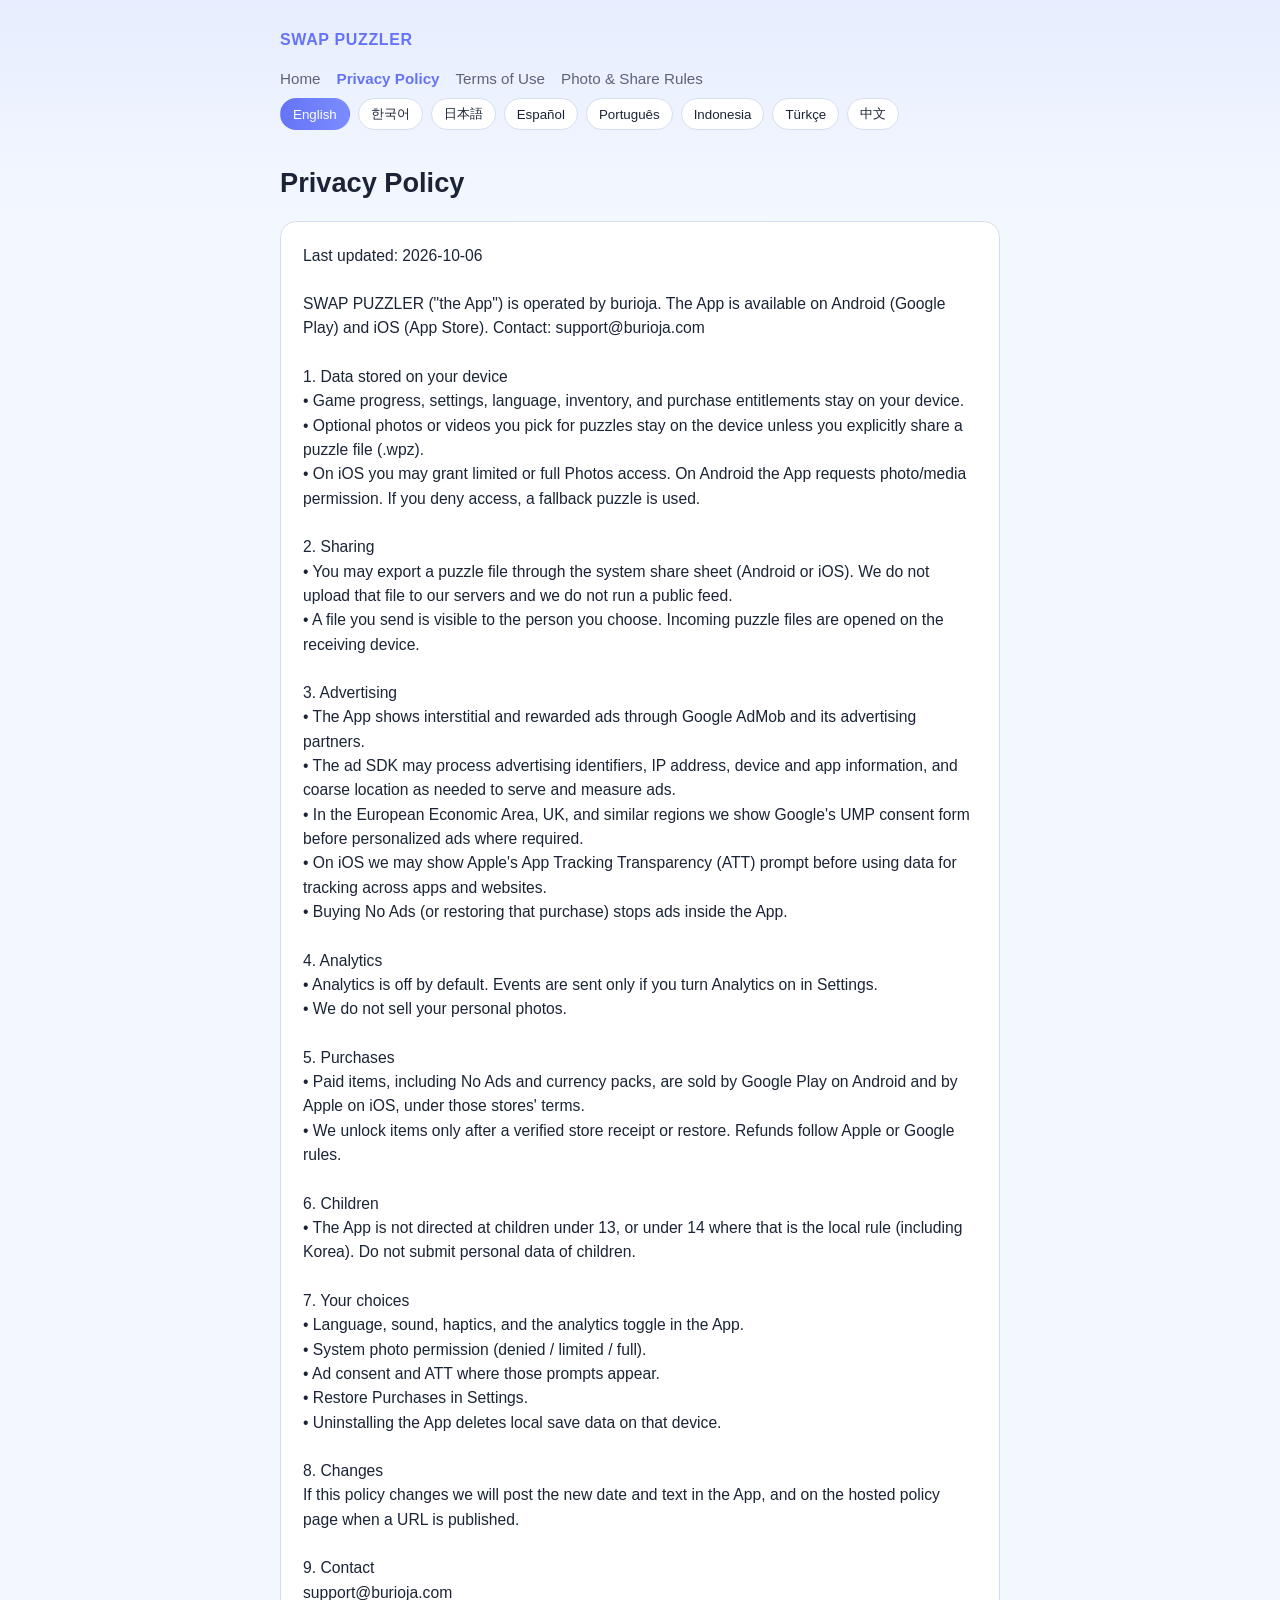
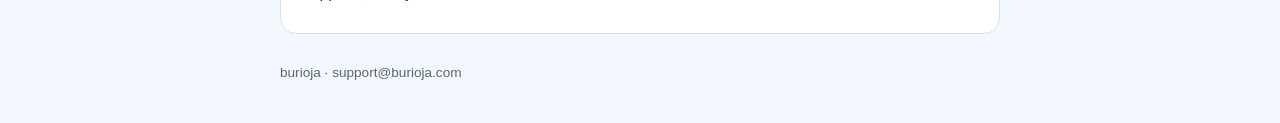
==== privacy.html @ cd0bc698 "Publish SWAP PUZZLER privacy, terms, and photo-share pages. Co-authored-by: Cursor <cursoragent@curs" ====
<!DOCTYPE html>
<html lang="en">
<head>
  <meta charset="utf-8">
  <meta name="viewport" content="width=device-width, initial-scale=1">
  <title>Privacy Policy — SWAP PUZZLER</title>
  <link rel="stylesheet" href="style.css">
</head>
<body data-doc="privacy">
  <header>
    <a class="brand" href="index.html">SWAP PUZZLER</a>
    <nav id="nav"></nav>
    <div class="toolbar" id="langs"></div>
  </header>
  <main>
    <h1 id="title">Privacy Policy</h1>
    <article id="body"></article>
  </main>
  <footer>burioja · support@burioja.com</footer>
  <script src="copy.js"></script>
  <script src="app.js"></script>
</body>
</html>
---- style.css ----
:root {
  --ink: #1b2436;
  --muted: #5b6478;
  --line: #d7deef;
  --paper: #f3f8ff;
  --card: #ffffff;
  --accent: #6574f7;
  --accent-2: #7b8cff;
}

* { box-sizing: border-box; }
html, body { margin: 0; padding: 0; }
body {
  font-family: "Segoe UI", "Noto Sans KR", "Apple SD Gothic Neo", sans-serif;
  color: var(--ink);
  background: linear-gradient(180deg, #e8edff 0%, var(--paper) 220px);
  line-height: 1.55;
  min-height: 100vh;
}

a { color: var(--accent); }
header, main, footer { max-width: 760px; margin: 0 auto; padding: 0 20px; }
header { padding-top: 28px; padding-bottom: 12px; }
.brand { font-weight: 700; letter-spacing: 0.04em; color: var(--accent); text-decoration: none; }
nav { display: flex; flex-wrap: wrap; gap: 10px 16px; margin: 14px 0 8px; }
nav a { text-decoration: none; color: var(--muted); font-size: 0.95rem; }
nav a.active { color: var(--accent); font-weight: 650; }

.toolbar {
  display: flex;
  flex-wrap: wrap;
  gap: 8px;
  margin: 8px 0 20px;
}
.toolbar button {
  border: 1px solid var(--line);
  background: var(--card);
  border-radius: 999px;
  padding: 6px 12px;
  cursor: pointer;
  color: var(--ink);
}
.toolbar button[aria-current="true"] {
  background: linear-gradient(90deg, var(--accent), var(--accent-2));
  color: #fff;
  border-color: transparent;
}

h1 { font-size: 1.7rem; margin: 0 0 16px; }
article {
  background: var(--card);
  border: 1px solid var(--line);
  border-radius: 16px;
  padding: 22px 22px 28px;
  white-space: pre-wrap;
  font-size: 0.98rem;
}
.home-card {
  background: var(--card);
  border: 1px solid var(--line);
  border-radius: 16px;
  padding: 18px 20px;
  margin: 0 0 14px;
}
.home-card h2 { margin: 0 0 8px; font-size: 1.15rem; }
.home-card p { margin: 0; color: var(--muted); }
footer { color: var(--muted); font-size: 0.85rem; padding: 28px 20px 40px; }
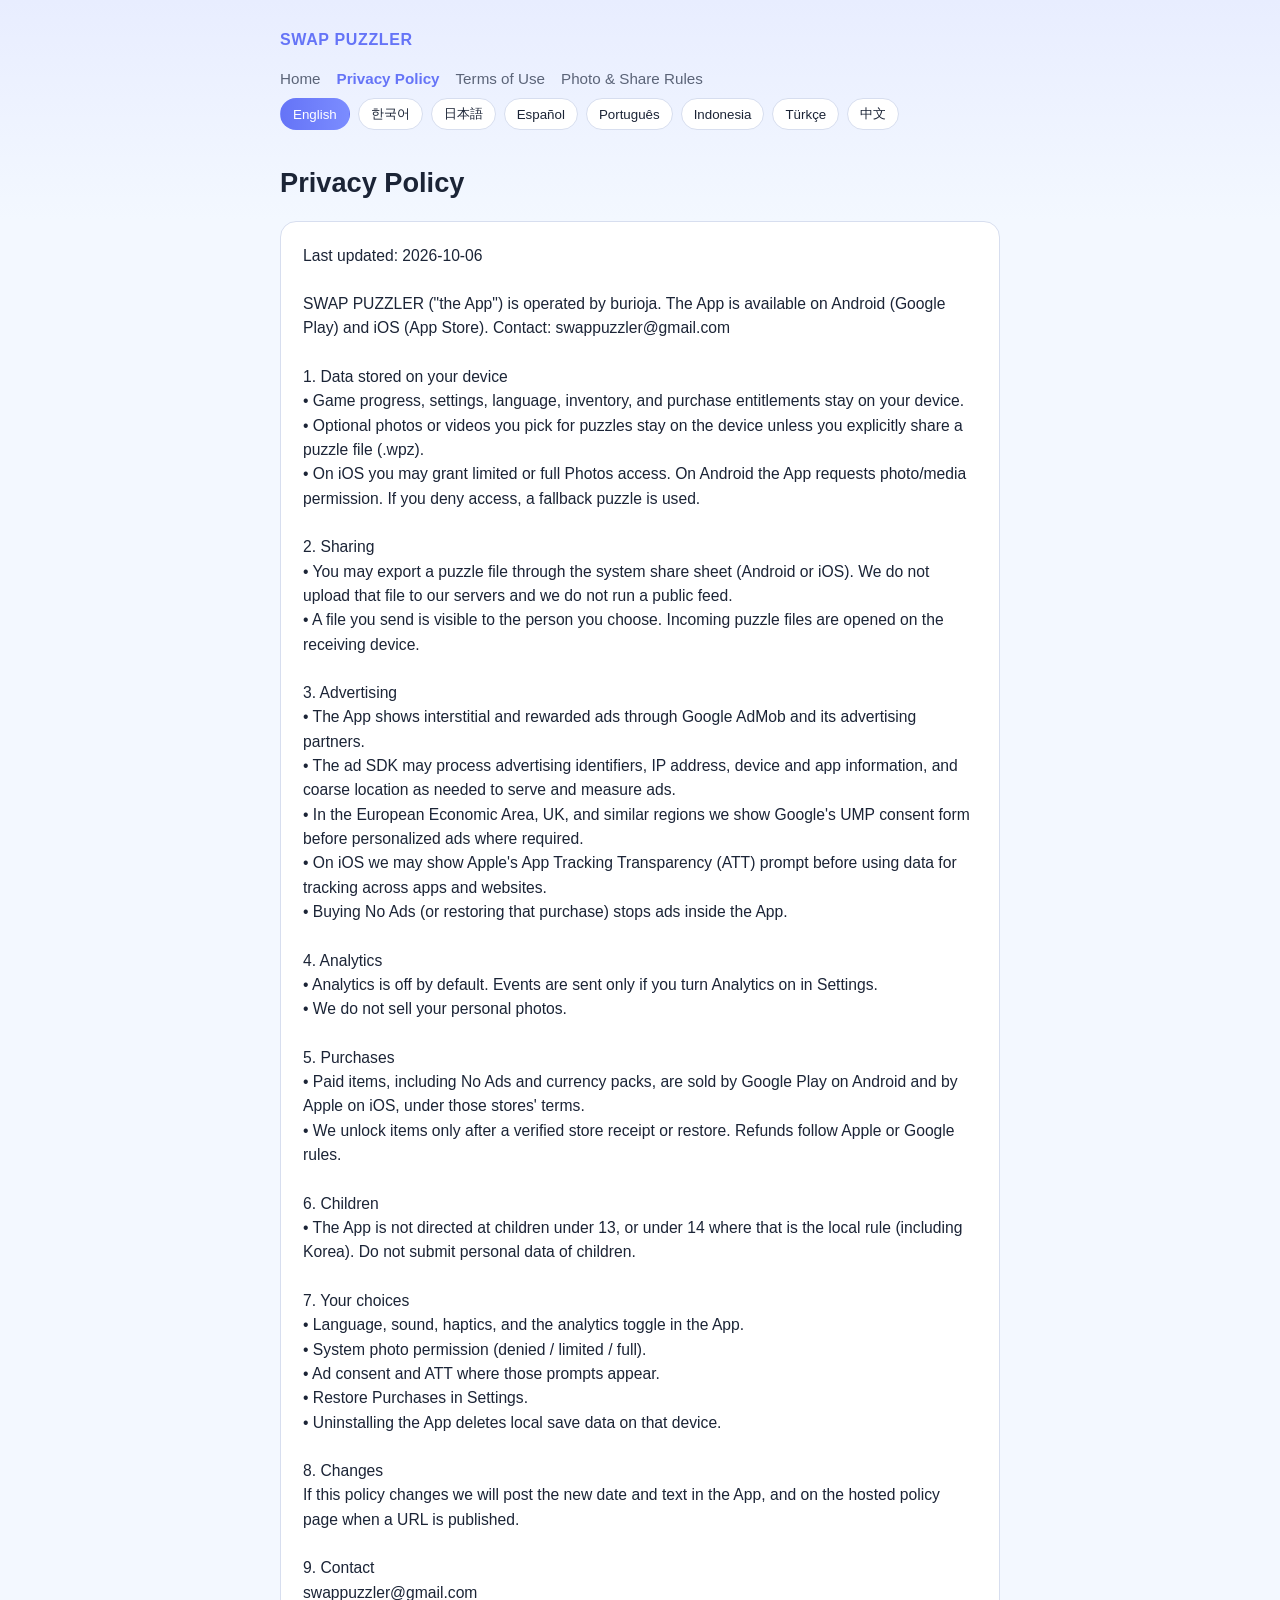
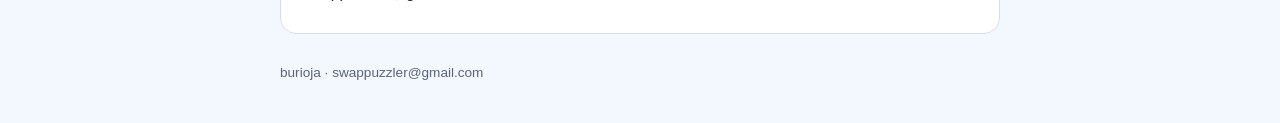
==== commit 9d9d98e0: "Use swappuzzler@gmail.com as the public contact address. Co-authored-by: Cursor <cursoragent@cursor." ====
--- a/privacy.html
+++ b/privacy.html
@@ -16,7 +16,7 @@
     <h1 id="title">Privacy Policy</h1>
     <article id="body"></article>
   </main>
-  <footer>burioja · support@burioja.com</footer>
+  <footer>burioja · swappuzzler@gmail.com</footer>
   <script src="copy.js"></script>
   <script src="app.js"></script>
 </body>
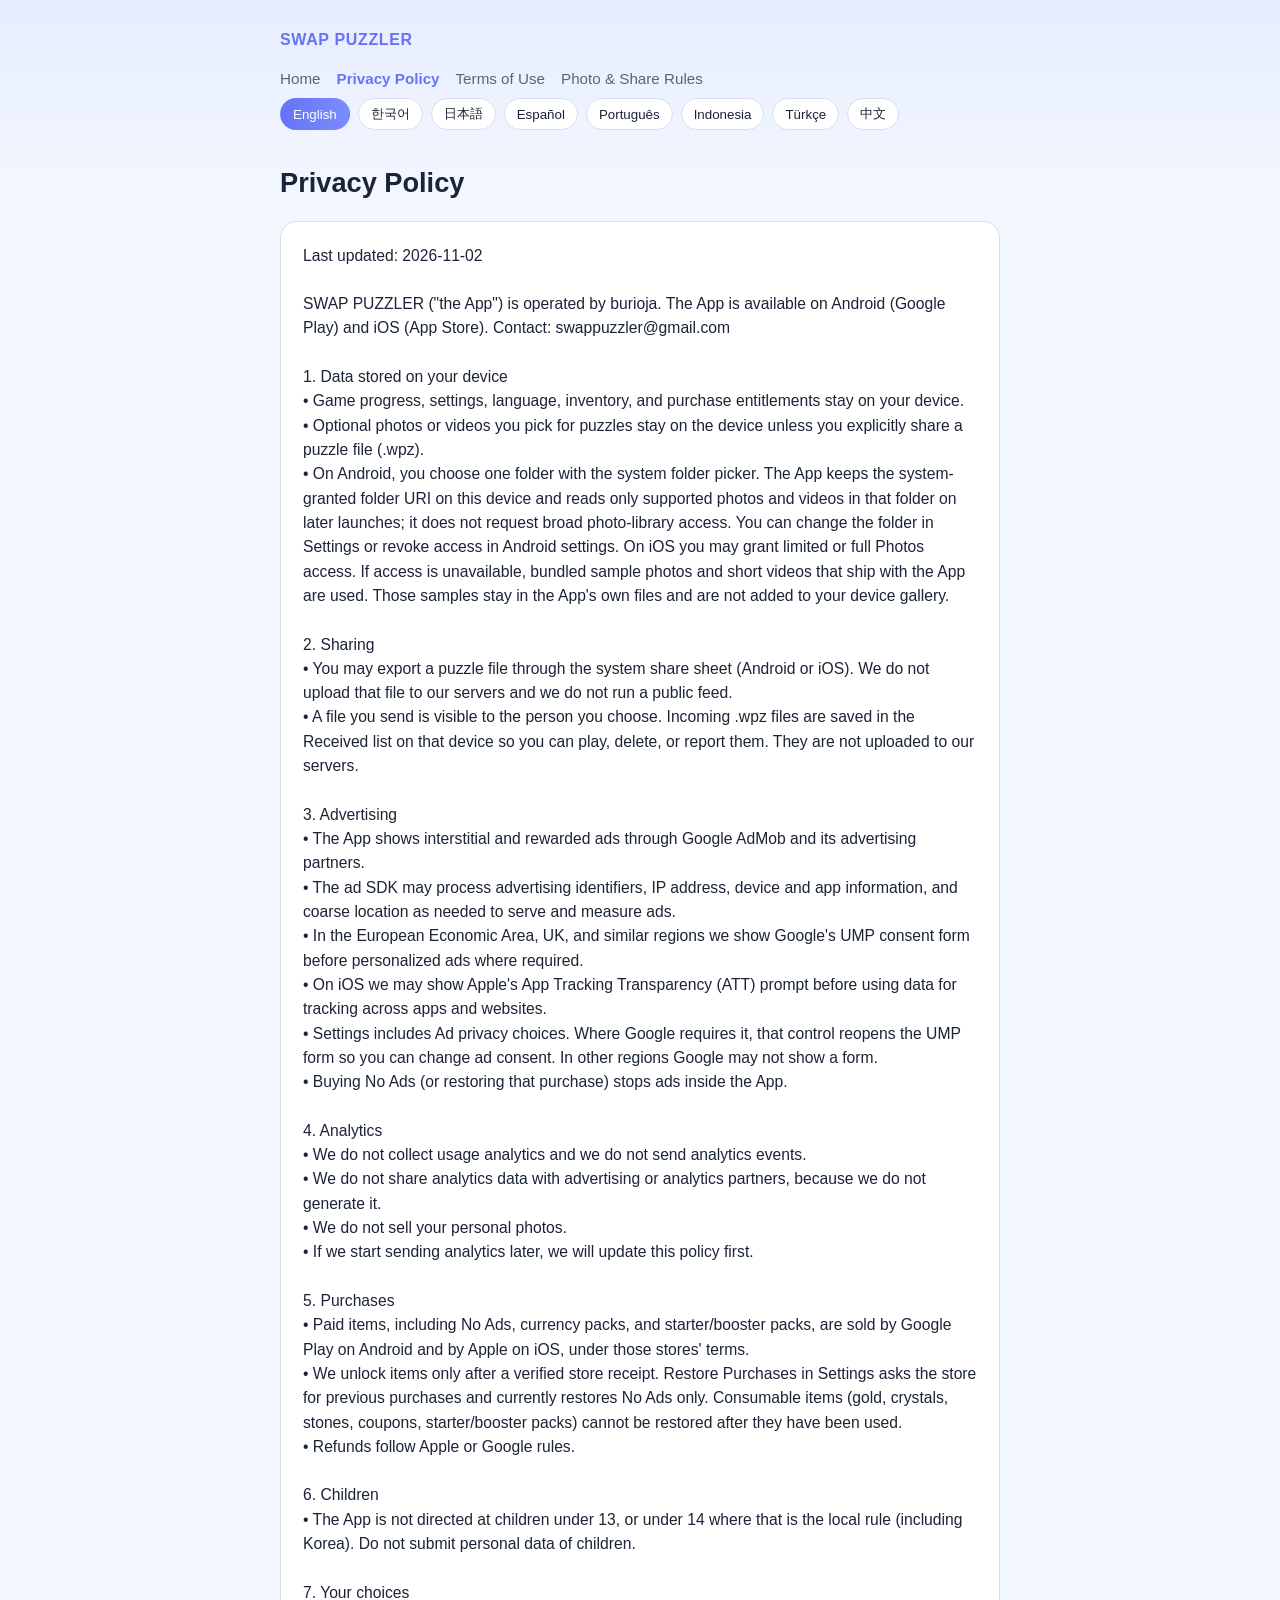
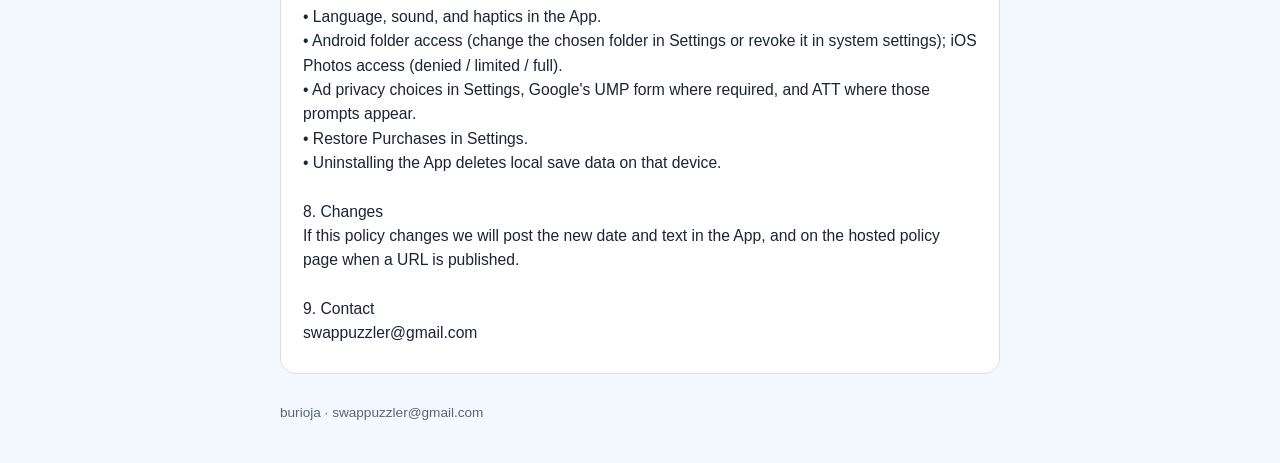
==== commit 441d4e54: "Align hosted legal copy with the current app: no usage analytics, Ad privacy always in Settings. Co-" ====
--- a/privacy.html
+++ b/privacy.html
@@ -14,7 +14,55 @@
   </header>
   <main>
     <h1 id="title">Privacy Policy</h1>
-    <article id="body"></article>
+    <article id="body">
+Last updated: 2026-11-02
+
+SWAP PUZZLER (&quot;the App&quot;) is operated by burioja. The App is available on Android (Google Play) and iOS (App Store). Contact: swappuzzler@gmail.com
+
+1. Data stored on your device
+• Game progress, settings, language, inventory, and purchase entitlements stay on your device.
+• Optional photos or videos you pick for puzzles stay on the device unless you explicitly share a puzzle file (.wpz).
+• On Android, you choose one folder with the system folder picker. The App keeps the system-granted folder URI on this device and reads only supported photos and videos in that folder on later launches; it does not request broad photo-library access. You can change the folder in Settings or revoke access in Android settings. On iOS you may grant limited or full Photos access. If access is unavailable, bundled sample photos and short videos that ship with the App are used. Those samples stay in the App&#x27;s own files and are not added to your device gallery.
+
+2. Sharing
+• You may export a puzzle file through the system share sheet (Android or iOS). We do not upload that file to our servers and we do not run a public feed.
+• A file you send is visible to the person you choose. Incoming .wpz files are saved in the Received list on that device so you can play, delete, or report them. They are not uploaded to our servers.
+
+3. Advertising
+• The App shows interstitial and rewarded ads through Google AdMob and its advertising partners.
+• The ad SDK may process advertising identifiers, IP address, device and app information, and coarse location as needed to serve and measure ads.
+• In the European Economic Area, UK, and similar regions we show Google&#x27;s UMP consent form before personalized ads where required.
+• On iOS we may show Apple&#x27;s App Tracking Transparency (ATT) prompt before using data for tracking across apps and websites.
+• Settings includes Ad privacy choices. Where Google requires it, that control reopens the UMP form so you can change ad consent. In other regions Google may not show a form.
+• Buying No Ads (or restoring that purchase) stops ads inside the App.
+
+4. Analytics
+• We do not collect usage analytics and we do not send analytics events.
+• We do not share analytics data with advertising or analytics partners, because we do not generate it.
+• We do not sell your personal photos.
+• If we start sending analytics later, we will update this policy first.
+
+5. Purchases
+• Paid items, including No Ads, currency packs, and starter/booster packs, are sold by Google Play on Android and by Apple on iOS, under those stores&#x27; terms.
+• We unlock items only after a verified store receipt. Restore Purchases in Settings asks the store for previous purchases and currently restores No Ads only. Consumable items (gold, crystals, stones, coupons, starter/booster packs) cannot be restored after they have been used.
+• Refunds follow Apple or Google rules.
+
+6. Children
+• The App is not directed at children under 13, or under 14 where that is the local rule (including Korea). Do not submit personal data of children.
+
+7. Your choices
+• Language, sound, and haptics in the App.
+• Android folder access (change the chosen folder in Settings or revoke it in system settings); iOS Photos access (denied / limited / full).
+• Ad privacy choices in Settings, Google&#x27;s UMP form where required, and ATT where those prompts appear.
+• Restore Purchases in Settings.
+• Uninstalling the App deletes local save data on that device.
+
+8. Changes
+If this policy changes we will post the new date and text in the App, and on the hosted policy page when a URL is published.
+
+9. Contact
+swappuzzler@gmail.com
+  </article>
   </main>
   <footer>burioja · swappuzzler@gmail.com</footer>
   <script src="copy.js"></script>
